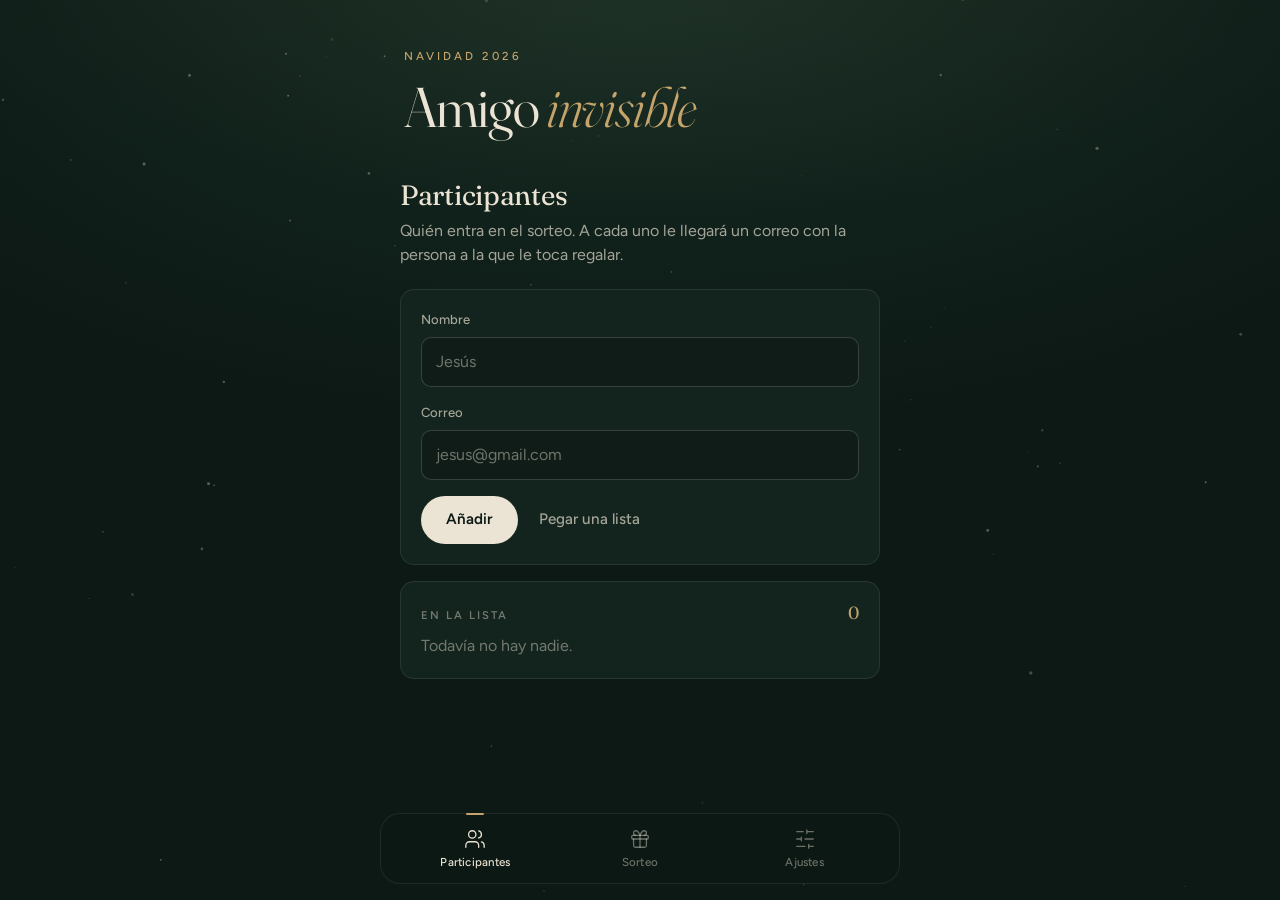
==== index.html @ 2d2afa68 "Da un estilo más cálido al correo y añade una vista previa en directo para editarlo" ====
<!doctype html>
<html lang="es">
<head>
  <meta charset="utf-8">
  <meta name="viewport" content="width=device-width, initial-scale=1, viewport-fit=cover">
  <title>Amigo invisible</title>
  <meta name="description" content="Sorteo del amigo invisible: a cada persona le llega un correo con la persona a la que tiene que regalar.">
  <meta name="theme-color" content="#0d1915">
  <link rel="manifest" href="manifest.webmanifest">
  <link rel="icon" href="img/icono.svg" type="image/svg+xml">
  <link rel="apple-touch-icon" href="img/icono-180.png">
  <meta name="mobile-web-app-capable" content="yes">
  <meta name="apple-mobile-web-app-capable" content="yes">
  <meta name="apple-mobile-web-app-status-bar-style" content="black-translucent">
  <meta name="apple-mobile-web-app-title" content="Amigo invisible">
  <link rel="preconnect" href="https://fonts.googleapis.com">
  <link rel="preconnect" href="https://fonts.gstatic.com" crossorigin>
  <link href="https://fonts.googleapis.com/css2?family=Fraunces:ital,opsz,wght@0,9..144,300..600;1,9..144,300..600&family=Figtree:wght@400;500;600&display=swap" rel="stylesheet">
  <link rel="stylesheet" href="css/estilos.css">
</head>
<body>
  <!-- Iconos (trazo fino) -->
  <svg width="0" height="0" style="position:absolute" aria-hidden="true" focusable="false">
    <symbol id="i-personas" viewBox="0 0 24 24"><path d="M16 21v-2a4 4 0 0 0-4-4H6a4 4 0 0 0-4 4v2"/><circle cx="9" cy="7" r="4"/><path d="M22 21v-2a4 4 0 0 0-3-3.87"/><path d="M16 3.13a4 4 0 0 1 0 7.75"/></symbol>
    <symbol id="i-regalo" viewBox="0 0 24 24"><rect x="3" y="8" width="18" height="4" rx="1"/><path d="M12 8v13"/><path d="M19 12v7a2 2 0 0 1-2 2H7a2 2 0 0 1-2-2v-7"/><path d="M7.5 8a2.5 2.5 0 0 1 0-5C10 3 12 8 12 8s2-5 4.5-5a2.5 2.5 0 0 1 0 5"/></symbol>
    <symbol id="i-ajustes" viewBox="0 0 24 24"><path d="M21 4h-7M10 4H3M21 12h-9M8 12H3M21 20h-5M12 20H3M14 2v4M8 10v4M16 18v4"/></symbol>
    <symbol id="i-lapiz" viewBox="0 0 24 24"><path d="M17 3a2.85 2.85 0 1 1 4 4L7.5 20.5 2 22l1.5-5.5Z"/></symbol>
    <symbol id="i-cerrar" viewBox="0 0 24 24"><path d="M18 6 6 18M6 6l12 12"/></symbol>
    <symbol id="i-candado" viewBox="0 0 24 24"><rect x="4" y="11" width="16" height="10" rx="2"/><path d="M8 11V7a4 4 0 0 1 8 0v4"/></symbol>
    <symbol id="i-flecha" viewBox="0 0 24 24"><path d="m9 18 6-6-6-6"/></symbol>
    <symbol id="i-ojo" viewBox="0 0 24 24"><path d="M2 12s3.5-7 10-7 10 7 10 7-3.5 7-10 7S2 12 2 12Z"/><circle cx="12" cy="12" r="3"/></symbol>
    <symbol id="i-check" viewBox="0 0 24 24"><path d="M20 6 9 17l-5-5"/></symbol>
    <symbol id="i-estrella" viewBox="0 0 24 24"><path fill="currentColor" stroke="none" d="M12 3c.7 5.6 2.4 7.3 9 9-6.6 1.7-8.3 3.4-9 9-.7-5.6-2.4-7.3-9-9 6.6-1.7 8.3-3.4 9-9Z"/></symbol>
  </svg>

  <canvas id="nieve" aria-hidden="true"></canvas>

  <header class="cabecera">
    <p class="antetitulo" id="antetitulo">Navidad</p>
    <h1 class="titulo">Amigo <em>invisible</em></h1>
  </header>

  <main>
    <!-- ───────── Participantes ───────── -->
    <section class="vista activa" id="vista-participantes" aria-labelledby="t-participantes">
      <div class="encabezado-vista">
        <h2 id="t-participantes">Participantes</h2>
        <p class="intro">Quién entra en el sorteo. A cada uno le llegará un correo con la persona a la que le toca regalar.</p>
      </div>

      <form id="form-participante" class="panel" novalidate autocomplete="off">
        <label class="campo">
          <span>Nombre</span>
          <input name="nombre" maxlength="40" placeholder="Jesús" autocapitalize="words" enterkeyhint="next">
        </label>
        <label class="campo">
          <span>Correo</span>
          <input name="email" type="email" placeholder="jesus@gmail.com" inputmode="email" autocapitalize="off" autocorrect="off" spellcheck="false" enterkeyhint="done">
        </label>
        <div class="acciones">
          <button class="boton boton-primario" type="submit">Añadir</button>
          <button class="boton boton-enlace" id="btn-pegar" type="button">Pegar una lista</button>
        </div>
      </form>

      <div class="panel panel-lista">
        <div class="panel-cabecera">
          <span class="etiqueta">En la lista</span>
          <span class="cuenta" id="contador">0</span>
        </div>
        <ul class="lista" id="lista-participantes" aria-label="Participantes"></ul>
        <p class="vacio" id="vacio-participantes">Todavía no hay nadie.</p>
      </div>
    </section>

    <!-- ───────── Sorteo ───────── -->
    <section class="vista" id="vista-sorteo" aria-labelledby="t-sorteo">
      <div class="encabezado-vista">
        <h2 id="t-sorteo">Sorteo</h2>
        <p class="intro" id="resumen"></p>
      </div>

      <div class="segmentado" role="radiogroup" aria-label="Tipo de sorteo">
        <label><input type="radio" name="modo" value="prueba" checked><span>Prueba</span></label>
        <label><input type="radio" name="modo" value="real"><span>Real</span></label>
      </div>
      <p class="nota nota-modo" id="nota-modo"></p>

      <div class="escenario">
        <button class="sello" id="btn-sortear" type="button" aria-describedby="estado-sorteo">
          <svg class="anillo" viewBox="0 0 200 200" aria-hidden="true">
            <circle class="pista" cx="100" cy="100" r="97"/>
            <circle class="arco" cx="100" cy="100" r="97"/>
          </svg>
          <span class="sello-contenido">
            <svg class="icono sello-estrella" aria-hidden="true"><use href="#i-estrella"/></svg>
            <span class="sello-texto" id="sello-texto">Sortear</span>
          </span>
        </button>
        <p class="estado-sorteo" id="estado-sorteo" aria-live="polite"></p>
      </div>

      <div class="panel resultado" id="resultado" hidden tabindex="-1"></div>

      <div class="panel" id="panel-reenviar" hidden>
        <h3 class="titulo-panel">Reenviar un correo</h3>
        <p class="nota">Si a alguien no le ha llegado, se le vuelve a mandar con la misma persona. Tú no la ves.</p>
        <label class="campo"><span>Persona</span>
          <select id="reenviar-nombre"></select>
        </label>
        <label class="campo"><span>Otro correo (opcional)</span>
          <input id="reenviar-email" type="email" inputmode="email" autocapitalize="off" spellcheck="false" placeholder="Si lo dejas vacío, se usa el mismo">
        </label>
        <button class="boton boton-secundario boton-ancho" id="btn-reenviar" type="button">Reenviar</button>
      </div>
    </section>

    <!-- ───────── Ajustes ───────── -->
    <section class="vista" id="vista-ajustes" aria-labelledby="t-ajustes">
      <div class="encabezado-vista">
        <h2 id="t-ajustes">Ajustes</h2>
      </div>

      <div class="panel">
        <h3 class="etiqueta">El evento</h3>
        <label class="campo"><span>Título</span>
          <input id="aj-titulo" maxlength="60" placeholder="Navidad">
        </label>
        <div class="campos-par">
          <label class="campo"><span>Presupuesto</span>
            <input id="aj-presupuesto" maxlength="40" placeholder="20 €">
          </label>
          <label class="campo"><span>Fecha</span>
            <input id="aj-fecha" maxlength="80" placeholder="24 de diciembre">
          </label>
        </div>
        <label class="campo"><span>Mensaje para todos (opcional)</span>
          <textarea id="aj-mensaje" maxlength="600" rows="3" placeholder="Lo que quieras que lean todos en el correo"></textarea>
        </label>
        <button class="boton boton-secundario boton-ancho" id="btn-vista-previa" type="button">Ver cómo queda el correo</button>
      </div>

      <div class="panel">
        <h3 class="etiqueta">Conexión</h3>
        <label class="campo"><span>Clave</span>
          <span class="con-boton">
            <input id="aj-clave" type="password" autocomplete="current-password" autocapitalize="off" spellcheck="false">
            <button type="button" class="icono-boton" id="btn-ver-clave" aria-label="Mostrar la clave" aria-pressed="false">
              <svg class="icono" aria-hidden="true"><use href="#i-ojo"/></svg>
            </button>
          </span>
        </label>
        <label class="casilla"><input type="checkbox" id="aj-recordar"> Recordarla en este dispositivo</label>
        <button class="boton boton-secundario boton-ancho" id="btn-probar" type="button">Comprobar conexión</button>
        <div class="estado-servidor" id="estado-servidor" role="status"></div>
      </div>

      <div class="panel">
        <h3 class="etiqueta">Otro dispositivo</h3>
        <p class="nota">Sube la lista desde aquí y bájala en el otro dispositivo.</p>
        <div class="botones-par">
          <button class="boton boton-secundario" id="btn-guardar-nube" type="button">Subir lista</button>
          <button class="boton boton-secundario" id="btn-cargar-nube" type="button">Bajar lista</button>
        </div>
      </div>

      <button class="fila-enlace" id="btn-organizador" type="button">
        <svg class="icono" aria-hidden="true"><use href="#i-candado"/></svg>
        <span class="fila-enlace-texto">Opciones del organizador<small>Protegidas con la clave</small></span>
        <svg class="icono" aria-hidden="true"><use href="#i-flecha"/></svg>
      </button>

      <div class="pie-ajustes">
        <button class="boton boton-enlace" id="btn-instalar" type="button" hidden>Instalar en el móvil</button>
        <button class="boton boton-enlace boton-peligro" id="btn-borrar-todo" type="button">Borrar los datos de este dispositivo</button>
      </div>
    </section>
  </main>

  <nav class="pestanas" aria-label="Secciones">
    <button type="button" data-vista="participantes" class="activa" aria-current="page">
      <svg class="icono" aria-hidden="true"><use href="#i-personas"/></svg><span>Participantes</span>
    </button>
    <button type="button" data-vista="sorteo">
      <svg class="icono" aria-hidden="true"><use href="#i-regalo"/></svg><span>Sorteo</span>
    </button>
    <button type="button" data-vista="ajustes">
      <svg class="icono" aria-hidden="true"><use href="#i-ajustes"/></svg><span>Ajustes</span>
    </button>
  </nav>

  <!-- ───────── Diálogos ───────── -->
  <dialog id="dlg-confirmar" class="dialogo">
    <form method="dialog" class="dialogo-cuerpo">
      <h3 id="confirmar-titulo"></h3>
      <p id="confirmar-texto" class="dialogo-texto"></p>
      <div class="botones">
        <button value="cancelar" class="boton boton-secundario" id="confirmar-cancelar">Cancelar</button>
        <button value="ok" class="boton boton-primario" id="confirmar-ok">Aceptar</button>
      </div>
    </form>
  </dialog>

  <dialog id="dlg-editar" class="dialogo">
    <form id="form-editar" class="dialogo-cuerpo" novalidate>
      <h3>Editar</h3>
      <label class="campo"><span>Nombre</span><input id="editar-nombre" maxlength="40" autocapitalize="words"></label>
      <label class="campo"><span>Correo</span><input id="editar-email" type="email" inputmode="email" autocapitalize="off" spellcheck="false"></label>
      <p class="error-dialogo" id="editar-error" role="alert"></p>
      <div class="botones">
        <button type="button" class="boton boton-secundario" data-cerrar>Cancelar</button>
        <button type="submit" class="boton boton-primario">Guardar</button>
      </div>
    </form>
  </dialog>

  <dialog id="dlg-pegar" class="dialogo">
    <form id="form-pegar" class="dialogo-cuerpo" novalidate>
      <h3>Pegar una lista</h3>
      <p class="nota">Una persona por línea, con su nombre y su correo. Vale copiar las dos columnas de un Excel tal cual.</p>
      <textarea id="pegar-texto" rows="8" spellcheck="false" placeholder="Jesús, jesus@gmail.com&#10;Pablo, pablo@gmail.com"></textarea>
      <p class="error-dialogo" id="pegar-error" role="alert"></p>
      <div class="botones">
        <button type="button" class="boton boton-secundario" data-cerrar>Cancelar</button>
        <button type="submit" class="boton boton-primario">Añadir</button>
      </div>
    </form>
  </dialog>

  <dialog id="dlg-previa" class="dialogo dialogo-grande">
    <div class="dialogo-cuerpo">
      <h3>Así llega el correo</h3>
      <p class="nota" id="previa-asunto"></p>
      <iframe id="previa-iframe" class="previa" title="Vista previa del correo" sandbox=""></iframe>
      <div class="botones">
        <button type="button" class="boton boton-primario" data-cerrar>Cerrar</button>
      </div>
    </div>
  </dialog>

  <dialog id="dlg-organizador" class="dialogo">
    <div class="dialogo-cuerpo">
      <div id="org-bloqueo">
        <h3>Opciones del organizador</h3>
        <p class="nota">Escribe la clave para entrar.</p>
        <form id="form-org-clave" novalidate>
          <label class="campo"><span>Clave</span>
            <input id="org-clave" type="password" autocomplete="off" autocapitalize="off" spellcheck="false">
          </label>
          <p class="error-dialogo" id="org-error-clave" role="alert"></p>
          <div class="botones">
            <button type="button" class="boton boton-secundario" data-cerrar>Cancelar</button>
            <button type="submit" class="boton boton-primario" id="btn-org-entrar">Entrar</button>
          </div>
        </form>
      </div>

      <div id="org-editor" hidden>
        <h3>Opciones del organizador</h3>
        <p class="nota">Esto solo lo ves tú. No sale en ningún otro sitio de la app ni en los correos.</p>

        <p class="etiqueta">Exclusiones</p>
        <p class="nota">Parejas que no se pueden tocar entre sí, en ningún sentido.</p>
        <p class="nota" id="org-sin-gente" hidden>Primero añade a los participantes.</p>
        <form id="form-exclusion" class="form-exclusion" novalidate>
          <select id="ex-a" aria-label="Primera persona"></select>
          <select id="ex-b" aria-label="Segunda persona"></select>
          <button class="boton boton-secundario" type="submit">Añadir exclusión</button>
        </form>
        <ul class="lista lista-exclusiones" id="lista-exclusiones" aria-label="Exclusiones"></ul>

        <label class="interruptor">
          <input type="checkbox" id="org-reciprocos">
          <span class="pista" aria-hidden="true"></span>
          <span>Evitar parejas cruzadas
            <small>Que no pase que A le regale a B y B a A.</small>
          </span>
        </label>

        <p class="viabilidad" id="viabilidad" role="status"></p>
        <p class="error-dialogo" id="org-error" role="alert"></p>
        <div class="botones">
          <button type="button" class="boton boton-secundario" data-cerrar>Cancelar</button>
          <button type="button" class="boton boton-primario" id="btn-guardar-reglas">Guardar</button>
        </div>
      </div>
    </div>
  </dialog>

  <div class="toast" id="toast" role="status" aria-live="polite"></div>

  <script src="js/config.js"></script>
  <script src="js/sorteo.js"></script>
  <script src="js/app.js"></script>
</body>
</html>
---- css/estilos.css ----
/* ───────────────────────── Amigo invisible · estilos ───────────────────────── */

:root {
  --fondo: #0d1915;
  --fondo-2: #12221c;
  --panel: #13241e;
  --linea: rgba(235, 227, 211, .09);
  --linea-2: rgba(235, 227, 211, .18);
  --texto: #ebe3d3;
  --texto-2: rgba(235, 227, 211, .68);
  --texto-3: rgba(235, 227, 211, .44);
  --oro: #c4a46a;
  --oro-2: rgba(196, 164, 106, .16);
  --peligro: #d7907f;
  --radio: 14px;
  --serif: 'Fraunces', Georgia, 'Times New Roman', serif;
  --sans: 'Figtree', system-ui, -apple-system, 'Segoe UI', Roboto, sans-serif;
  --alto-nav: 64px;
  color-scheme: dark;
}

*, *::before, *::after { box-sizing: border-box; }

[hidden] { display: none !important; }

html { -webkit-text-size-adjust: 100%; }

body {
  margin: 0;
  min-height: 100vh;
  min-height: 100dvh;
  font-family: var(--sans);
  font-size: 16px;
  line-height: 1.5;
  color: var(--texto);
  background-color: var(--fondo);
  padding-bottom: calc(var(--alto-nav) + env(safe-area-inset-bottom) + 32px);
  overflow-x: hidden;
  -webkit-font-smoothing: antialiased;
}

body::before {
  content: '';
  position: fixed;
  inset: 0;
  z-index: -1;
  background:
    radial-gradient(90% 50% at 50% -10%, rgba(196, 164, 106, .08), transparent 70%),
    radial-gradient(120% 80% at 50% 0%, #142a22 0%, var(--fondo) 60%);
}

#nieve {
  position: fixed;
  inset: 0;
  z-index: 0;
  width: 100%;
  height: 100%;
  pointer-events: none;
}

.icono {
  width: 18px;
  height: 18px;
  flex: none;
  fill: none;
  stroke: currentColor;
  stroke-width: 1.6;
  stroke-linecap: round;
  stroke-linejoin: round;
}

/* ───────────────────────── Cabecera ───────────────────────── */

.cabecera {
  position: relative;
  z-index: 1;
  max-width: 520px;
  margin: 0 auto;
  padding: calc(48px + env(safe-area-inset-top)) 24px 4px;
}

.antetitulo {
  margin: 0 0 14px;
  font-size: .72rem;
  font-weight: 500;
  letter-spacing: .26em;
  text-transform: uppercase;
  color: var(--oro);
}

.titulo {
  margin: 0;
  font-family: var(--serif);
  font-weight: 350;
  font-size: clamp(2.6rem, 12vw, 3.5rem);
  line-height: 1;
  letter-spacing: -.02em;
  font-variation-settings: 'opsz' 144;
}
.titulo em { font-style: italic; font-weight: 300; color: var(--oro); }

/* ───────────────────────── Estructura ───────────────────────── */

main {
  position: relative;
  z-index: 1;
  max-width: 520px;
  margin: 0 auto;
  padding: 0 20px;
}

.vista { display: none; }
.vista.activa { display: block; animation: aparecer .4s ease both; }

@keyframes aparecer { from { opacity: 0; transform: translateY(6px); } }

.encabezado-vista { margin: 40px 0 22px; }
.encabezado-vista h2 {
  margin: 0;
  font-family: var(--serif);
  font-weight: 400;
  font-size: 1.75rem;
  line-height: 1.15;
  letter-spacing: -.01em;
}
.intro, .nota, .estado-sorteo, .dialogo-texto { text-wrap: pretty; }
.estado-sorteo { text-wrap: balance; }
.intro { margin: 8px 0 0; color: var(--texto-2); }
.intro:empty { display: none; }

.panel {
  margin: 0 0 16px;
  padding: 20px;
  background: var(--panel);
  border: 1px solid var(--linea);
  border-radius: var(--radio);
}

.etiqueta {
  display: block;
  margin: 0 0 16px;
  font-size: .7rem;
  font-weight: 600;
  letter-spacing: .18em;
  text-transform: uppercase;
  color: var(--texto-3);
}

.titulo-panel {
  margin: 0 0 6px;
  font-family: var(--serif);
  font-weight: 400;
  font-size: 1.3rem;
}

.nota { margin: 0 0 16px; color: var(--texto-2); font-size: .92rem; }
.nota-modo { margin: 12px 2px 0; min-height: 3em; }

/* ───────────────────────── Formularios ───────────────────────── */

.campo { display: block; margin: 0 0 16px; }

.campo > span:first-child {
  display: block;
  margin-bottom: 7px;
  font-size: .82rem;
  font-weight: 500;
  color: var(--texto-2);
}

input:not([type=checkbox]):not([type=radio]), select, textarea {
  width: 100%;
  font: inherit;
  font-size: 16px; /* evita el zoom automático en iOS */
  color: var(--texto);
  background: rgba(0, 0, 0, .2);
  border: 1px solid var(--linea-2);
  border-radius: 10px;
  padding: 12px 14px;
  outline: none;
  -webkit-appearance: none;
  appearance: none;
  transition: border-color .2s, box-shadow .2s;
}

textarea { resize: vertical; min-height: 88px; }

input:focus, select:focus, textarea:focus {
  border-color: var(--oro);
  box-shadow: 0 0 0 3px var(--oro-2);
}

::placeholder { color: var(--texto-3); }

select {
  padding-right: 38px;
  text-overflow: ellipsis;
  background-image: url("data:image/svg+xml,%3Csvg xmlns='http://www.w3.org/2000/svg' width='12' height='8' viewBox='0 0 12 8'%3E%3Cpath d='M1 1.5l5 5 5-5' fill='none' stroke='%23c4a46a' stroke-width='1.5' stroke-linecap='round'/%3E%3C/svg%3E");
  background-repeat: no-repeat;
  background-position: right 14px center;
}
select option { background: var(--fondo-2); color: var(--texto); }

.campos-par { display: grid; grid-template-columns: 1fr 1fr; gap: 12px; }

.con-boton { position: relative; display: block; }
.con-boton input { padding-right: 52px; }
.con-boton .icono-boton { position: absolute; right: 4px; top: 50%; transform: translateY(-50%); }

.casilla {
  display: flex;
  align-items: center;
  gap: 10px;
  margin: -4px 0 18px;
  font-size: .92rem;
  color: var(--texto-2);
  cursor: pointer;
}
.casilla input { width: 18px; height: 18px; margin: 0; accent-color: var(--oro); }

.acciones { display: flex; align-items: center; gap: 8px; flex-wrap: wrap; }

.form-exclusion {
  display: grid;
  grid-template-columns: 1fr 1fr;
  gap: 10px;
  margin-bottom: 8px;
}
.form-exclusion .boton { grid-column: 1 / -1; }

/* ───────────────────────── Botones ───────────────────────── */

.boton {
  position: relative;
  display: inline-flex;
  align-items: center;
  justify-content: center;
  gap: 8px;
  min-height: 48px;
  padding: 0 24px;
  font: inherit;
  font-size: .95rem;
  font-weight: 600;
  border: 1px solid transparent;
  border-radius: 999px;
  cursor: pointer;
  -webkit-tap-highlight-color: transparent;
  transition: background-color .2s, border-color .2s, color .2s, transform .1s;
}
.boton:active:not(:disabled) { transform: scale(.98); }
.boton:disabled { opacity: .5; cursor: not-allowed; }

.boton-primario { color: var(--fondo); background: var(--texto); }
.boton-primario:hover:not(:disabled) { background: #f8f1e3; }

.boton-secundario { color: var(--texto); background: transparent; border-color: var(--linea-2); }
.boton-secundario:hover:not(:disabled) { border-color: var(--texto-3); background: rgba(255, 255, 255, .03); }

.boton-enlace {
  min-height: 44px;
  padding: 0 12px;
  color: var(--texto-2);
  background: none;
  font-weight: 500;
}
.boton-enlace:hover { color: var(--texto); }
.boton-peligro { color: var(--peligro); }
.boton-peligro:hover { color: #e8a899; }

.boton-ancho { width: 100%; }

.boton.cargando { color: transparent !important; }
.boton.cargando::after {
  content: '';
  position: absolute;
  width: 18px;
  height: 18px;
  border: 1.5px solid var(--texto-3);
  border-top-color: var(--texto);
  border-radius: 50%;
  animation: girar .8s linear infinite;
}
.boton-primario.cargando::after { border-color: rgba(13, 25, 21, .25); border-top-color: var(--fondo); }

.boton:focus-visible, .icono-boton:focus-visible, .pestanas button:focus-visible,
.sello:focus-visible, .fila-enlace:focus-visible {
  outline: 2px solid var(--oro);
  outline-offset: 3px;
}

.icono-boton {
  flex: none;
  display: grid;
  place-items: center;
  width: 40px;
  height: 40px;
  padding: 0;
  color: var(--texto-3);
  background: transparent;
  border: 0;
  border-radius: 50%;
  cursor: pointer;
  -webkit-tap-highlight-color: transparent;
  transition: color .2s, background-color .2s;
}
.icono-boton:hover { color: var(--texto); background: rgba(255, 255, 255, .05); }

.botones {
  display: flex;
  flex-wrap: wrap;
  justify-content: flex-end;
  gap: 10px;
  margin-top: 22px;
}

.botones-par { display: grid; grid-template-columns: 1fr 1fr; gap: 10px; }

.fila-enlace {
  display: flex;
  align-items: center;
  gap: 14px;
  width: 100%;
  margin: 0 0 16px;
  padding: 16px 20px;
  font: inherit;
  text-align: left;
  color: var(--texto);
  background: transparent;
  border: 1px solid var(--linea);
  border-radius: var(--radio);
  cursor: pointer;
  transition: border-color .2s, background-color .2s;
}
.fila-enlace:hover { border-color: var(--linea-2); background: rgba(255, 255, 255, .02); }
.fila-enlace > .icono { color: var(--texto-3); }
.fila-enlace-texto { flex: 1; font-weight: 500; }
.fila-enlace-texto small { display: block; font-weight: 400; font-size: .85rem; color: var(--texto-3); }

.pie-ajustes { display: grid; justify-items: center; gap: 2px; margin: 8px 0 0; }

/* ───────────────────────── Listas ───────────────────────── */

.panel-lista { padding: 18px 20px 6px; }
.panel-cabecera { display: flex; align-items: baseline; justify-content: space-between; }
.panel-cabecera .etiqueta { margin-bottom: 6px; }
.cuenta { font-family: var(--serif); font-size: 1.1rem; color: var(--oro); }

.lista { margin: 0; padding: 0; list-style: none; }

.fila {
  display: flex;
  align-items: center;
  gap: 14px;
  padding: 12px 0;
  border-top: 1px solid var(--linea);
}
.fila:first-child { border-top: 0; }

.inicial {
  flex: none;
  display: grid;
  place-items: center;
  width: 38px;
  height: 38px;
  font-family: var(--serif);
  font-size: 1.05rem;
  color: var(--oro);
  border: 1px solid var(--linea-2);
  border-radius: 50%;
}

.fila-texto { flex: 1; min-width: 0; }
.fila-nombre { font-weight: 500; overflow-wrap: anywhere; }
.fila-email {
  overflow: hidden;
  font-size: .85rem;
  color: var(--texto-3);
  text-overflow: ellipsis;
  white-space: nowrap;
}

.fila-acciones { display: flex; margin-right: -8px; }

.vacio { margin: 4px 0 14px; color: var(--texto-3); }

.lista-exclusiones { margin: 4px 0 18px; }
.lista-exclusiones .fila { padding: 8px 0; }
.pareja { flex: 1; min-width: 0; display: flex; flex-wrap: wrap; align-items: baseline; gap: 4px 10px; }
.pareja .separador { color: var(--texto-3); font-size: .85rem; }
.pareja .ausente { color: var(--texto-3); text-decoration: line-through; }
.pareja small { flex-basis: 100%; font-size: .8rem; color: var(--peligro); }

/* ───────────────────────── Interruptor y segmentado ───────────────────────── */

.interruptor {
  position: relative;
  display: flex;
  align-items: flex-start;
  gap: 14px;
  margin: 0 0 16px;
  cursor: pointer;
  font-weight: 500;
}
.interruptor input { position: absolute; opacity: 0; width: 1px; height: 1px; }
.interruptor .pista {
  position: relative;
  flex: none;
  width: 44px;
  height: 26px;
  margin-top: 1px;
  border: 1px solid var(--linea-2);
  border-radius: 999px;
  transition: background-color .2s, border-color .2s;
}
.interruptor .pista::after {
  content: '';
  position: absolute;
  top: 3px;
  left: 3px;
  width: 18px;
  height: 18px;
  border-radius: 50%;
  background: var(--texto-2);
  transition: transform .2s ease, background-color .2s;
}
.interruptor input:checked + .pista { background: var(--oro); border-color: var(--oro); }
.interruptor input:checked + .pista::after { transform: translateX(18px); background: var(--fondo); }
.interruptor input:focus-visible + .pista { outline: 2px solid var(--oro); outline-offset: 2px; }
.interruptor small { display: block; margin-top: 2px; font-weight: 400; font-size: .86rem; color: var(--texto-3); }

.segmentado {
  display: grid;
  grid-template-columns: 1fr 1fr;
  padding: 4px;
  border: 1px solid var(--linea-2);
  border-radius: 999px;
}
.segmentado label { position: relative; }
.segmentado input { position: absolute; inset: 0; opacity: 0; margin: 0; }
.segmentado span {
  display: block;
  padding: 10px 8px;
  font-weight: 600;
  font-size: .92rem;
  text-align: center;
  color: var(--texto-2);
  border-radius: 999px;
  cursor: pointer;
  transition: background-color .2s, color .2s;
}
.segmentado input:checked + span { color: var(--fondo); background: var(--texto); }
.segmentado input[value=real]:checked + span { background: var(--oro); }
.segmentado input:focus-visible + span { outline: 2px solid var(--oro); outline-offset: 2px; }

/* ───────────────────────── Estados ───────────────────────── */

.viabilidad { margin: 0; font-size: .92rem; color: var(--texto-2); }
.viabilidad:empty { display: none; }
.viabilidad.mal { color: var(--peligro); }

.estado-servidor:empty { display: none; }
.estado-servidor {
  margin-top: 16px;
  padding-top: 14px;
  border-top: 1px solid var(--linea);
  font-size: .9rem;
  color: var(--texto-2);
}
.estado-servidor ul { display: grid; gap: 4px; margin: 0; padding: 0; list-style: none; }
.estado-servidor.mal { color: var(--peligro); }

/* ───────────────────────── Botón del sorteo ───────────────────────── */

.escenario {
  display: flex;
  flex-direction: column;
  align-items: center;
  padding: 36px 0 12px;
}

.sello {
  position: relative;
  display: grid;
  place-items: center;
  width: 208px;
  height: 208px;
  padding: 0;
  color: var(--texto);
  background: radial-gradient(circle at 50% 28%, #1c3329 0%, var(--fondo-2) 72%);
  border: 0;
  border-radius: 50%;
  box-shadow: 0 28px 60px -24px rgba(0, 0, 0, .7), inset 0 1px 0 rgba(255, 255, 255, .04);
  cursor: pointer;
  -webkit-tap-highlight-color: transparent;
  transition: transform .25s ease;
}
.sello:hover:not(:disabled) { transform: translateY(-2px); }
.sello:active:not(:disabled) { transform: scale(.985); }

.sello::before {
  content: '';
  position: absolute;
  inset: -14px;
  border: 1px solid var(--oro-2);
  border-radius: 50%;
  animation: respirar 5s ease-in-out infinite;
}

.anillo {
  position: absolute;
  inset: 0;
  width: 100%;
  height: 100%;
  overflow: visible;
  transform: rotate(-90deg);
}
.anillo circle { fill: none; stroke-width: 1.2; }
.anillo .pista { stroke: var(--linea-2); }
.anillo .arco {
  stroke: var(--oro);
  stroke-linecap: round;
  stroke-dasharray: 610;
  stroke-dashoffset: 0;
  transition: stroke-width .4s, stroke-dasharray .4s;
}

.sello-contenido { position: relative; display: grid; justify-items: center; gap: 10px; }
.sello-estrella { width: 16px; height: 16px; color: var(--oro); }
.sello-texto {
  font-family: var(--serif);
  font-style: italic;
  font-weight: 350;
  font-size: 2rem;
  line-height: 1;
  letter-spacing: -.01em;
}

.sello:disabled { cursor: not-allowed; }
.sello:disabled::before { animation: none; opacity: .4; }
.sello:disabled .arco { stroke: var(--linea-2); }
.sello:disabled .sello-texto, .sello:disabled .sello-estrella { color: var(--texto-3); }

.sello.cargando { cursor: progress; }
.sello.cargando:disabled .sello-texto { color: var(--texto); }
.sello.cargando:disabled .sello-estrella { color: var(--oro); }
.sello.cargando .anillo { animation: girar-anillo 1.6s linear infinite; }
.sello.cargando .arco { stroke: var(--oro); stroke-dasharray: 140 470; }
.sello.cargando .sello-estrella { animation: latir 1.6s ease-in-out infinite; }

.sello.hecho .arco { stroke-width: 2.4; }
.sello.hecho::before { animation: destello 1.4s ease-out both; }

.estado-sorteo {
  min-height: 1.5em;
  margin: 28px 16px 0;
  color: var(--texto-2);
  text-align: center;
}

@keyframes respirar { 50% { transform: scale(1.035); opacity: .45; } }
@keyframes girar { to { transform: rotate(360deg); } }
@keyframes girar-anillo { from { transform: rotate(-90deg); } to { transform: rotate(270deg); } }
@keyframes latir { 50% { transform: scale(.8); opacity: .6; } }
@keyframes destello {
  0% { transform: scale(.96); border-color: rgba(196, 164, 106, .7); }
  100% { transform: scale(1.22); border-color: rgba(196, 164, 106, 0); }
}

/* ───────────────────────── Resultado ───────────────────────── */

.resultado { margin-top: 24px; outline: none; animation: aparecer .4s ease both; }
.resultado .titulo-panel { margin-bottom: 4px; }
.resultado .lista { margin: 8px 0 4px; }
.resultado .fila { padding: 9px 0; gap: 12px; }
.resultado .fila .icono { color: var(--oro); }
.resultado .fila.fallo .icono, .resultado .fila.fallo small { color: var(--peligro); }
.resultado .fila small { display: block; font-size: .8rem; }
.resultado .botones { margin-top: 12px; }

/* ───────────────────────── Barra de pestañas ───────────────────────── */

.pestanas {
  position: fixed;
  z-index: 30;
  left: 0;
  right: 0;
  bottom: 0;
  display: grid;
  grid-template-columns: repeat(3, 1fr);
  max-width: 520px;
  margin: 0 auto;
  padding: 6px 12px calc(6px + env(safe-area-inset-bottom));
  background: rgba(13, 25, 21, .9);
  -webkit-backdrop-filter: blur(16px);
  backdrop-filter: blur(16px);
  border-top: 1px solid var(--linea);
}

@media (min-width: 600px) {
  .pestanas { bottom: 16px; padding: 6px 12px; border: 1px solid var(--linea); border-radius: 20px; }
}

.pestanas button {
  position: relative;
  display: flex;
  flex-direction: column;
  align-items: center;
  gap: 4px;
  min-height: 52px;
  padding: 8px 0 6px;
  font: inherit;
  font-size: .72rem;
  font-weight: 500;
  letter-spacing: .02em;
  color: var(--texto-3);
  background: none;
  border: 0;
  cursor: pointer;
  -webkit-tap-highlight-color: transparent;
  transition: color .2s;
}
.pestanas .icono { width: 22px; height: 22px; stroke-width: 1.4; }
.pestanas button.activa { color: var(--texto); }
.pestanas button.activa::before {
  content: '';
  position: absolute;
  top: -7px;
  width: 18px;
  height: 2px;
  border-radius: 2px;
  background: var(--oro);
}

/* ───────────────────────── Diálogos ───────────────────────── */

.dialogo {
  width: min(480px, calc(100% - 32px));
  max-height: calc(100dvh - 48px);
  padding: 0;
  color: var(--texto);
  background: var(--fondo-2);
  border: 1px solid var(--linea-2);
  border-radius: 18px;
  box-shadow: 0 30px 80px rgba(0, 0, 0, .6);
}
.dialogo[open] { animation: emerger .25s ease both; }
.dialogo::backdrop { background: rgba(4, 10, 8, .72); -webkit-backdrop-filter: blur(4px); backdrop-filter: blur(4px); }
.dialogo-grande { width: min(640px, calc(100% - 24px)); }

@keyframes emerger { from { opacity: 0; transform: translateY(10px); } }

.dialogo-cuerpo { padding: 26px 22px 22px; }
.dialogo h3 {
  margin: 0 0 10px;
  font-family: var(--serif);
  font-weight: 400;
  font-size: 1.5rem;
  line-height: 1.2;
}
.dialogo .etiqueta { margin: 22px 0 6px; }
.dialogo-texto { margin: 0; color: var(--texto-2); white-space: pre-line; }

.error-dialogo { margin: 0; color: var(--peligro); font-size: .92rem; white-space: pre-line; }
.error-dialogo:empty { display: none; }

.previa {
  display: block;
  width: 100%;
  height: min(64vh, 640px);
  border: 0;
  border-radius: 10px;
  background: #f2eee6;
}

/* ───────────────────────── Avisos ───────────────────────── */

.toast {
  position: fixed;
  z-index: 50;
  left: 50%;
  bottom: calc(var(--alto-nav) + env(safe-area-inset-bottom) + 20px);
  width: max-content;
  max-width: min(460px, calc(100% - 32px));
  padding: 12px 18px;
  font-size: .92rem;
  font-weight: 500;
  text-align: center;
  color: var(--fondo);
  background: var(--texto);
  border-radius: 12px;
  box-shadow: 0 14px 40px rgba(0, 0, 0, .45);
  opacity: 0;
  pointer-events: none;
  transform: translate(-50%, 12px);
  transition: opacity .25s, transform .25s;
}
.toast.visible { opacity: 1; transform: translate(-50%, 0); }
.toast.error { color: #f6d9d2; background: #3a211c; border: 1px solid rgba(215, 144, 127, .4); }

/* ───────────────────────── Accesibilidad ───────────────────────── */

@media (prefers-reduced-motion: reduce) {
  *, *::before, *::after {
    animation-duration: .01ms !important;
    animation-iteration-count: 1 !important;
    transition-duration: .01ms !important;
  }
}
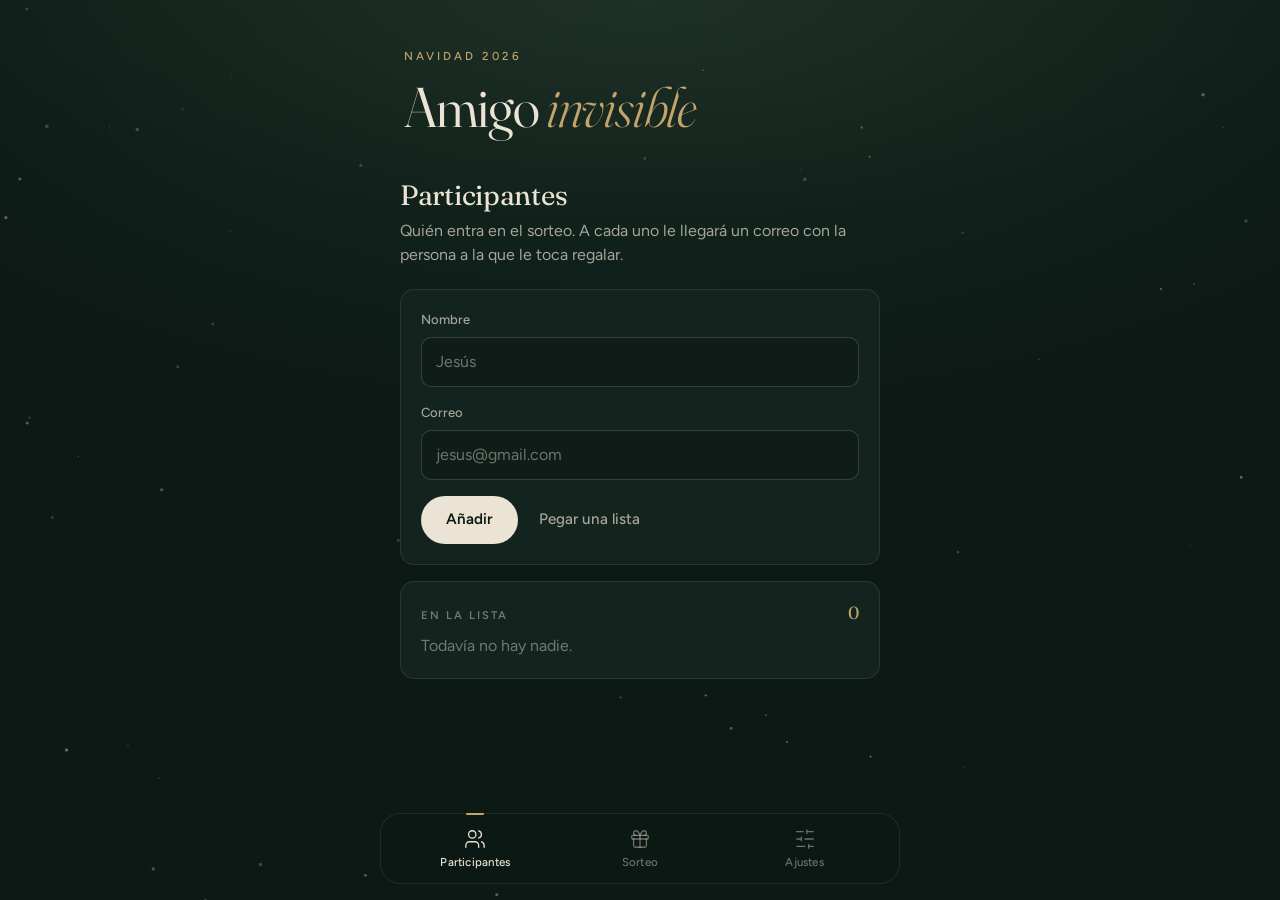
==== commit 7da0f2d8: "Añade un selector de fecha con calendario y el 24 de diciembre por defecto" ====
--- a/index.html
+++ b/index.html
@@ -30,6 +30,7 @@
     <symbol id="i-flecha" viewBox="0 0 24 24"><path d="m9 18 6-6-6-6"/></symbol>
     <symbol id="i-ojo" viewBox="0 0 24 24"><path d="M2 12s3.5-7 10-7 10 7 10 7-3.5 7-10 7S2 12 2 12Z"/><circle cx="12" cy="12" r="3"/></symbol>
     <symbol id="i-check" viewBox="0 0 24 24"><path d="M20 6 9 17l-5-5"/></symbol>
+    <symbol id="i-calendario" viewBox="0 0 24 24"><rect x="3" y="5" width="18" height="16" rx="2"/><path d="M16 3v4M8 3v4M3 10h18"/></symbol>
     <symbol id="i-estrella" viewBox="0 0 24 24"><path fill="currentColor" stroke="none" d="M12 3c.7 5.6 2.4 7.3 9 9-6.6 1.7-8.3 3.4-9 9-.7-5.6-2.4-7.3-9-9 6.6-1.7 8.3-3.4 9-9Z"/></symbol>
   </svg>
 
@@ -126,14 +127,16 @@
         <label class="campo"><span>Título</span>
           <input id="aj-titulo" maxlength="60" placeholder="Navidad">
         </label>
-        <div class="campos-par">
-          <label class="campo"><span>Presupuesto</span>
-            <input id="aj-presupuesto" maxlength="40" placeholder="20 €">
-          </label>
-          <label class="campo"><span>Fecha</span>
-            <input id="aj-fecha" maxlength="80" placeholder="24 de diciembre">
-          </label>
-        </div>
+        <label class="campo"><span>Fecha</span>
+          <span class="selector-fecha">
+            <svg class="icono" aria-hidden="true"><use href="#i-calendario"/></svg>
+            <span class="fecha-texto" id="aj-fecha-texto" aria-hidden="true"></span>
+            <input id="aj-fecha" type="date">
+          </span>
+        </label>
+        <label class="campo"><span>Presupuesto</span>
+          <input id="aj-presupuesto" maxlength="40" placeholder="20 €">
+        </label>
         <label class="campo"><span>Mensaje para todos (opcional)</span>
           <textarea id="aj-mensaje" maxlength="600" rows="3" placeholder="Lo que quieras que lean todos en el correo"></textarea>
         </label>
--- a/css/estilos.css
+++ b/css/estilos.css
@@ -201,7 +201,45 @@
 }
 select option { background: var(--fondo-2); color: var(--texto); }
 
-.campos-par { display: grid; grid-template-columns: 1fr 1fr; gap: 12px; }
+/* Fecha: el campo entero abre el calendario del sistema */
+.selector-fecha {
+  position: relative;
+  display: flex;
+  align-items: center;
+  gap: 12px;
+  min-height: 50px;
+  padding: 12px 14px;
+  background: rgba(0, 0, 0, .2);
+  border: 1px solid var(--linea-2);
+  border-radius: 10px;
+  cursor: pointer;
+  transition: border-color .2s, box-shadow .2s;
+}
+.selector-fecha:hover { border-color: var(--texto-3); }
+.selector-fecha:focus-within { border-color: var(--oro); box-shadow: 0 0 0 3px var(--oro-2); }
+.selector-fecha > .icono { color: var(--oro); }
+.fecha-texto { flex: 1; min-width: 0; }
+.fecha-texto.vacia { color: var(--texto-3); }
+.selector-fecha input[type=date] {
+  position: absolute;
+  inset: 0;
+  width: 100%;
+  height: 100%;
+  margin: 0;
+  padding: 0;
+  border: 0;
+  opacity: 0;
+  cursor: pointer;
+}
+.selector-fecha input[type=date]::-webkit-calendar-picker-indicator {
+  position: absolute;
+  inset: 0;
+  width: 100%;
+  height: 100%;
+  margin: 0;
+  padding: 0;
+  cursor: pointer;
+}
 
 .con-boton { position: relative; display: block; }
 .con-boton input { padding-right: 52px; }
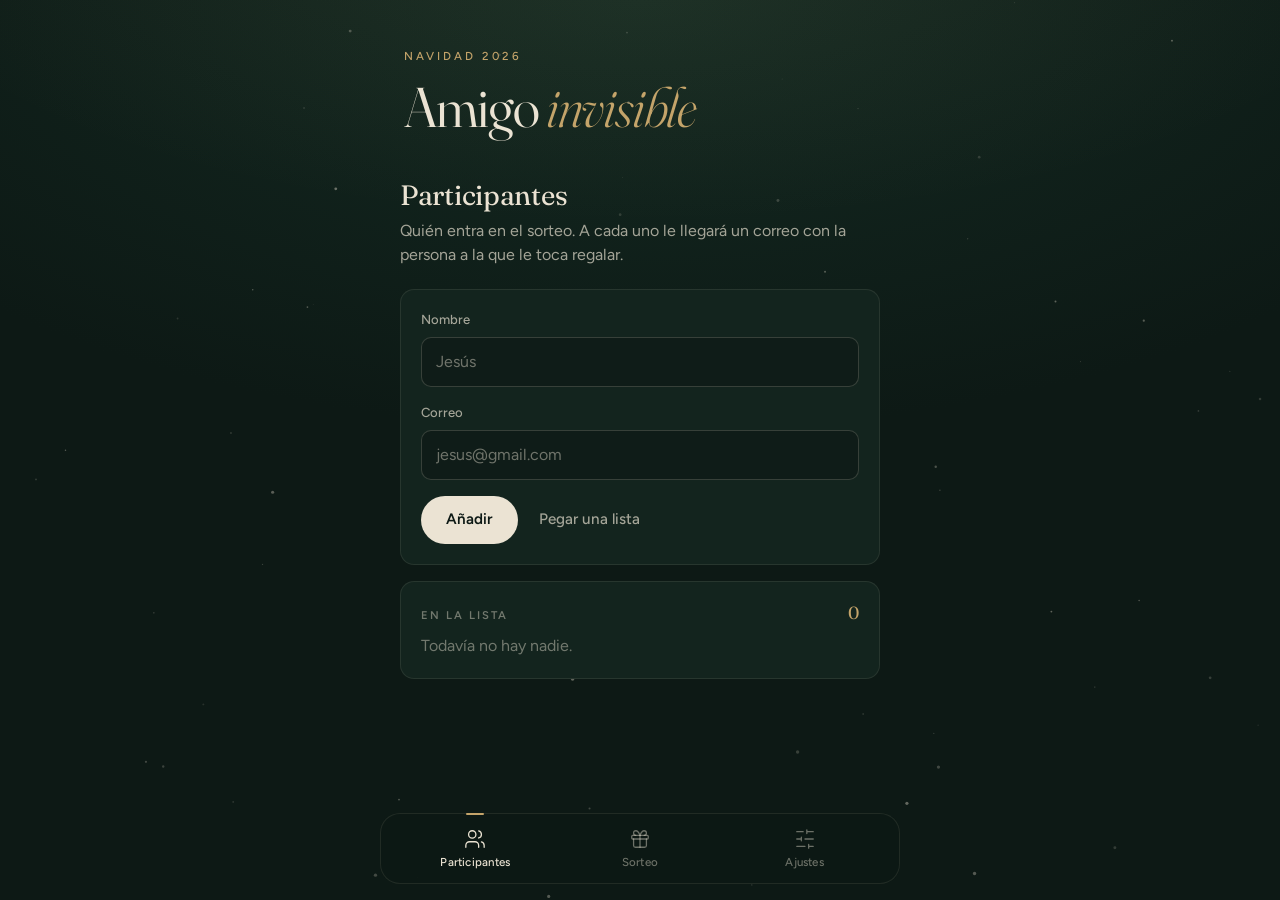
==== commit 3ddee27b: "Sustituye el selector de fecha del sistema por un calendario propio con atajos navideños" ====
--- a/index.html
+++ b/index.html
@@ -127,13 +127,13 @@
         <label class="campo"><span>Título</span>
           <input id="aj-titulo" maxlength="60" placeholder="Navidad">
         </label>
-        <label class="campo"><span>Fecha</span>
-          <span class="selector-fecha">
+        <div class="campo"><span id="t-fecha">Fecha</span>
+          <button type="button" class="selector-fecha" id="aj-fecha" aria-haspopup="dialog" aria-labelledby="t-fecha aj-fecha-texto">
             <svg class="icono" aria-hidden="true"><use href="#i-calendario"/></svg>
-            <span class="fecha-texto" id="aj-fecha-texto" aria-hidden="true"></span>
-            <input id="aj-fecha" type="date">
-          </span>
-        </label>
+            <span class="fecha-texto" id="aj-fecha-texto"></span>
+            <span class="fecha-cambiar" aria-hidden="true">Cambiar</span>
+          </button>
+        </div>
         <label class="campo"><span>Presupuesto</span>
           <input id="aj-presupuesto" maxlength="40" placeholder="20 €">
         </label>
@@ -290,6 +290,29 @@
     </div>
   </dialog>
 
+  <dialog id="dlg-fecha" class="dialogo dialogo-calendario" aria-labelledby="cal-titulo">
+    <div class="dialogo-cuerpo">
+      <div class="cal-cabecera">
+        <button type="button" class="icono-boton" id="cal-anterior" aria-label="Mes anterior">
+          <svg class="icono icono-girado" aria-hidden="true"><use href="#i-flecha"/></svg>
+        </button>
+        <h3 id="cal-titulo" aria-live="polite"></h3>
+        <button type="button" class="icono-boton" id="cal-siguiente" aria-label="Mes siguiente">
+          <svg class="icono" aria-hidden="true"><use href="#i-flecha"/></svg>
+        </button>
+      </div>
+      <div class="cal-semana" aria-hidden="true">
+        <span>L</span><span>M</span><span>X</span><span>J</span><span>V</span><span>S</span><span>D</span>
+      </div>
+      <div class="cal-dias" id="cal-dias"></div>
+      <div class="cal-atajos" id="cal-atajos" aria-label="Fechas habituales"></div>
+      <div class="cal-pie">
+        <button type="button" class="boton boton-enlace" id="cal-quitar">Sin fecha</button>
+        <button type="button" class="boton boton-secundario" data-cerrar>Cancelar</button>
+      </div>
+    </div>
+  </dialog>
+
   <div class="toast" id="toast" role="status" aria-live="polite"></div>
 
   <script src="js/config.js"></script>
--- a/css/estilos.css
+++ b/css/estilos.css
@@ -201,45 +201,31 @@
 }
 select option { background: var(--fondo-2); color: var(--texto); }
 
-/* Fecha: el campo entero abre el calendario del sistema */
+/* Fecha: botón que abre el calendario propio */
 .selector-fecha {
-  position: relative;
   display: flex;
   align-items: center;
   gap: 12px;
+  width: 100%;
   min-height: 50px;
   padding: 12px 14px;
+  font: inherit;
+  font-size: 16px;
+  text-align: left;
+  color: var(--texto);
   background: rgba(0, 0, 0, .2);
   border: 1px solid var(--linea-2);
   border-radius: 10px;
   cursor: pointer;
+  -webkit-tap-highlight-color: transparent;
   transition: border-color .2s, box-shadow .2s;
 }
 .selector-fecha:hover { border-color: var(--texto-3); }
-.selector-fecha:focus-within { border-color: var(--oro); box-shadow: 0 0 0 3px var(--oro-2); }
+.selector-fecha:focus-visible { outline: none; border-color: var(--oro); box-shadow: 0 0 0 3px var(--oro-2); }
 .selector-fecha > .icono { color: var(--oro); }
 .fecha-texto { flex: 1; min-width: 0; }
 .fecha-texto.vacia { color: var(--texto-3); }
-.selector-fecha input[type=date] {
-  position: absolute;
-  inset: 0;
-  width: 100%;
-  height: 100%;
-  margin: 0;
-  padding: 0;
-  border: 0;
-  opacity: 0;
-  cursor: pointer;
-}
-.selector-fecha input[type=date]::-webkit-calendar-picker-indicator {
-  position: absolute;
-  inset: 0;
-  width: 100%;
-  height: 100%;
-  margin: 0;
-  padding: 0;
-  cursor: pointer;
-}
+.fecha-cambiar { font-size: .82rem; color: var(--texto-3); }
 
 .con-boton { position: relative; display: block; }
 .con-boton input { padding-right: 52px; }
@@ -700,6 +686,90 @@
 
 .error-dialogo { margin: 0; color: var(--peligro); font-size: .92rem; white-space: pre-line; }
 .error-dialogo:empty { display: none; }
+
+/* ───────────────────────── Calendario ───────────────────────── */
+
+.dialogo-calendario { width: min(360px, calc(100% - 32px)); }
+.dialogo-calendario .dialogo-cuerpo { padding: 18px 16px 14px; }
+
+.cal-cabecera { display: flex; align-items: center; justify-content: space-between; gap: 8px; }
+.cal-cabecera h3 { margin: 0; font-size: 1.35rem; text-align: center; }
+.cal-cabecera .icono-boton { color: var(--texto-2); }
+.cal-cabecera .icono-boton:disabled { opacity: .25; cursor: default; background: none; }
+.icono-girado { transform: rotate(180deg); }
+
+.cal-semana, .cal-dias { display: grid; grid-template-columns: repeat(7, 1fr); }
+.cal-semana {
+  margin: 14px 0 4px;
+  font-size: .7rem;
+  font-weight: 600;
+  letter-spacing: .12em;
+  text-align: center;
+  color: var(--texto-3);
+}
+.cal-dias { gap: 2px; }
+
+.cal-dia {
+  position: relative;
+  display: grid;
+  place-items: center;
+  width: 100%;
+  aspect-ratio: 1;
+  max-height: 46px;
+  padding: 0;
+  font: inherit;
+  font-size: .95rem;
+  font-variant-numeric: tabular-nums;
+  color: var(--texto);
+  background: transparent;
+  border: 0;
+  border-radius: 50%;
+  cursor: pointer;
+  -webkit-tap-highlight-color: transparent;
+  transition: background-color .15s, color .15s;
+}
+.cal-dia:hover:not(:disabled):not([aria-pressed=true]) { background: rgba(255, 255, 255, .06); }
+.cal-dia:focus-visible { outline: 2px solid var(--oro); outline-offset: 1px; }
+.cal-dia.fuera { color: var(--texto-3); }
+.cal-dia:disabled { color: rgba(235, 227, 211, .18); cursor: default; }
+.cal-dia.hoy::after {
+  content: '';
+  position: absolute;
+  bottom: 18%;
+  width: 4px;
+  height: 4px;
+  border-radius: 50%;
+  background: var(--oro);
+}
+.cal-dia[aria-pressed=true] { font-weight: 600; color: var(--fondo); background: var(--oro); }
+.cal-dia[aria-pressed=true].hoy::after { background: var(--fondo); }
+
+.cal-atajos {
+  display: grid;
+  grid-template-columns: 1fr 1fr;
+  gap: 6px;
+  margin: 14px 0 0;
+  padding-top: 14px;
+  border-top: 1px solid var(--linea);
+}
+.cal-atajo {
+  padding: 7px 12px;
+  font: inherit;
+  font-size: .82rem;
+  color: var(--texto-2);
+  background: transparent;
+  border: 1px solid var(--linea-2);
+  border-radius: 999px;
+  cursor: pointer;
+  transition: border-color .2s, color .2s;
+}
+.cal-atajo:hover { color: var(--texto); border-color: var(--texto-3); }
+.cal-atajo:focus-visible { outline: 2px solid var(--oro); outline-offset: 2px; }
+.cal-atajo[aria-pressed=true] { color: var(--oro); border-color: var(--oro); }
+
+.cal-pie { display: flex; justify-content: space-between; align-items: center; margin-top: 12px; }
+.cal-pie .boton { min-height: 42px; }
+.cal-pie .boton-enlace { padding-left: 4px; }
 
 .previa {
   display: block;
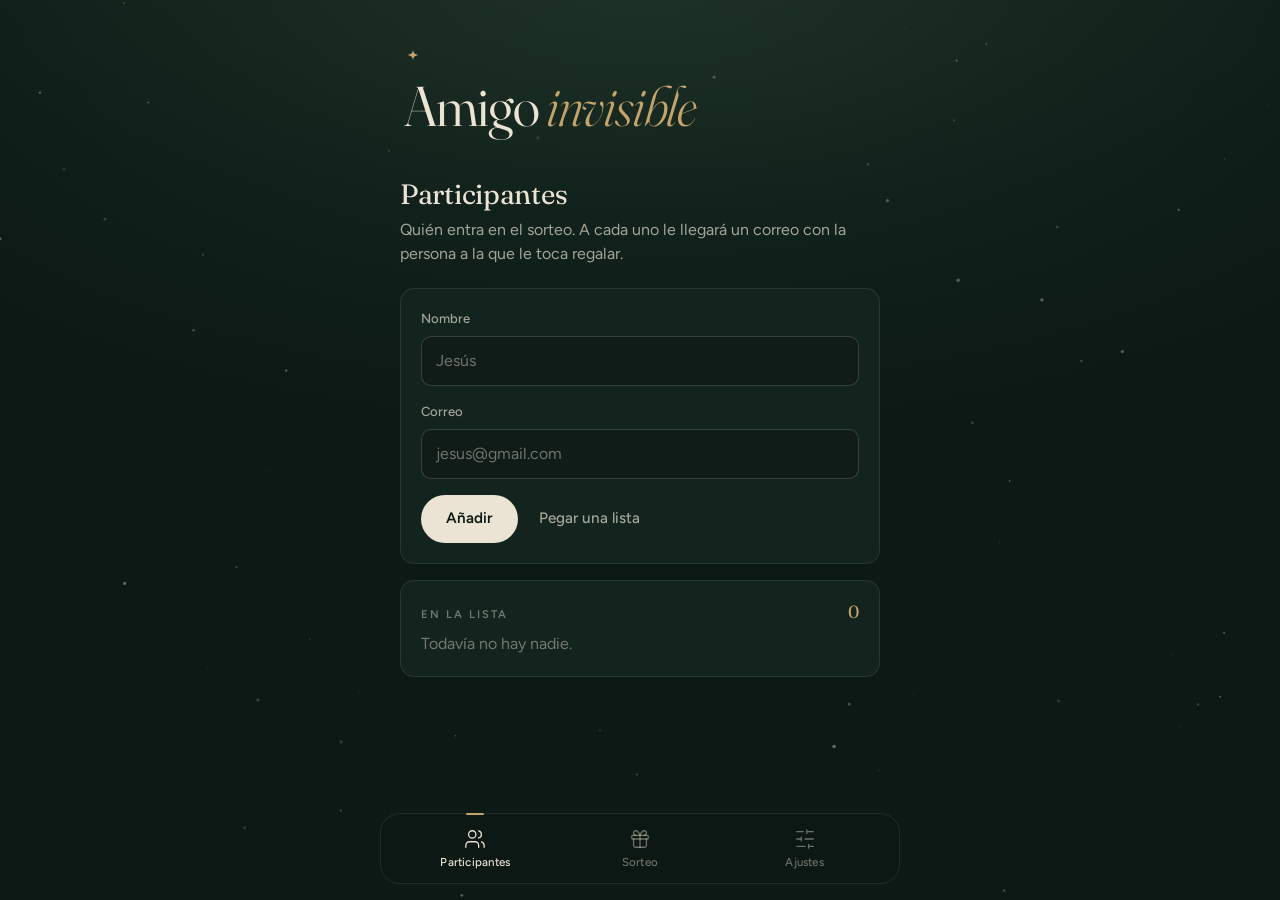
==== commit e353226c: "Añade el lugar con enlace a Google Maps, actualiza solos el título y la fecha y simplifica el texto " ====
--- a/index.html
+++ b/index.html
@@ -30,6 +30,7 @@
     <symbol id="i-flecha" viewBox="0 0 24 24"><path d="m9 18 6-6-6-6"/></symbol>
     <symbol id="i-ojo" viewBox="0 0 24 24"><path d="M2 12s3.5-7 10-7 10 7 10 7-3.5 7-10 7S2 12 2 12Z"/><circle cx="12" cy="12" r="3"/></symbol>
     <symbol id="i-check" viewBox="0 0 24 24"><path d="M20 6 9 17l-5-5"/></symbol>
+    <symbol id="i-mapa" viewBox="0 0 24 24"><path d="M20 10c0 6-8 12-8 12s-8-6-8-12a8 8 0 0 1 16 0Z"/><circle cx="12" cy="10" r="3"/></symbol>
     <symbol id="i-calendario" viewBox="0 0 24 24"><rect x="3" y="5" width="18" height="16" rx="2"/><path d="M16 3v4M8 3v4M3 10h18"/></symbol>
     <symbol id="i-estrella" viewBox="0 0 24 24"><path fill="currentColor" stroke="none" d="M12 3c.7 5.6 2.4 7.3 9 9-6.6 1.7-8.3 3.4-9 9-.7-5.6-2.4-7.3-9-9 6.6-1.7 8.3-3.4 9-9Z"/></symbol>
   </svg>
@@ -37,7 +38,7 @@
   <canvas id="nieve" aria-hidden="true"></canvas>
 
   <header class="cabecera">
-    <p class="antetitulo" id="antetitulo">Navidad</p>
+    <svg class="icono ornamento" aria-hidden="true"><use href="#i-estrella"/></svg>
     <h1 class="titulo">Amigo <em>invisible</em></h1>
   </header>
 
@@ -125,7 +126,8 @@
       <div class="panel">
         <h3 class="etiqueta">El evento</h3>
         <label class="campo"><span>Título</span>
-          <input id="aj-titulo" maxlength="60" placeholder="Navidad">
+          <input id="aj-titulo" maxlength="60" aria-describedby="aj-titulo-ayuda">
+          <small class="ayuda" id="aj-titulo-ayuda"></small>
         </label>
         <div class="campo"><span id="t-fecha">Fecha</span>
           <button type="button" class="selector-fecha" id="aj-fecha" aria-haspopup="dialog" aria-labelledby="t-fecha aj-fecha-texto">
@@ -134,11 +136,31 @@
             <span class="fecha-cambiar" aria-hidden="true">Cambiar</span>
           </button>
         </div>
+        <div class="campo"><span id="t-lugar">Lugar</span>
+          <div class="segmentado segmentado-3" role="radiogroup" aria-labelledby="t-lugar">
+            <label><input type="radio" name="lugar-modo" value="ninguno"><span>No mostrar</span></label>
+            <label><input type="radio" name="lugar-modo" value="pendiente"><span>Por definir</span></label>
+            <label><input type="radio" name="lugar-modo" value="direccion"><span>Dirección</span></label>
+          </div>
+          <small class="ayuda" id="lugar-ayuda"></small>
+        </div>
+        <div class="lugar-detalle" id="lugar-detalle" hidden>
+          <label class="campo"><span>Nombre del sitio (opcional)</span>
+            <input id="aj-lugar-nombre" maxlength="60" placeholder="Casa de Ana" autocapitalize="sentences">
+          </label>
+          <label class="campo"><span>Calle</span>
+            <input id="aj-lugar-direccion" maxlength="120" placeholder="c/ Cerro del Fresno, 15, Madrid" autocomplete="street-address" aria-describedby="lugar-ayuda-calle">
+            <small class="ayuda" id="lugar-ayuda-calle">Pon también la ciudad para que Google Maps la encuentre a la primera.</small>
+          </label>
+          <a class="enlace-mapa" id="aj-lugar-mapa" target="_blank" rel="noopener" hidden>
+            <svg class="icono" aria-hidden="true"><use href="#i-mapa"/></svg>Comprobar en Google Maps
+          </a>
+        </div>
         <label class="campo"><span>Presupuesto</span>
           <input id="aj-presupuesto" maxlength="40" placeholder="20 €">
         </label>
         <label class="campo"><span>Mensaje para todos (opcional)</span>
-          <textarea id="aj-mensaje" maxlength="600" rows="3" placeholder="Lo que quieras que lean todos en el correo"></textarea>
+          <textarea id="aj-mensaje" maxlength="600" rows="4" placeholder="Sale al final del correo tal cual lo escribas. Deja una línea en blanco para separar párrafos."></textarea>
         </label>
         <button class="boton boton-secundario boton-ancho" id="btn-vista-previa" type="button">Ver cómo queda el correo</button>
       </div>
--- a/css/estilos.css
+++ b/css/estilos.css
@@ -79,12 +79,11 @@
   padding: calc(48px + env(safe-area-inset-top)) 24px 4px;
 }
 
-.antetitulo {
-  margin: 0 0 14px;
-  font-size: .72rem;
-  font-weight: 500;
-  letter-spacing: .26em;
-  text-transform: uppercase;
+.ornamento {
+  display: block;
+  width: 14px;
+  height: 14px;
+  margin: 0 0 16px 2px;
   color: var(--oro);
 }
 
@@ -155,6 +154,30 @@
 
 .nota { margin: 0 0 16px; color: var(--texto-2); font-size: .92rem; }
 .nota-modo { margin: 12px 2px 0; min-height: 3em; }
+
+/* Lugar */
+.segmentado.segmentado-3 { grid-template-columns: repeat(3, 1fr); }
+.segmentado.segmentado-3 span { padding: 10px 4px; font-size: .86rem; }
+.lugar-detalle {
+  margin: -4px 0 16px;
+  padding: 16px 16px 4px;
+  border: 1px solid var(--linea);
+  border-radius: 12px;
+}
+.enlace-mapa {
+  display: inline-flex;
+  align-items: center;
+  gap: 8px;
+  margin: -4px 0 14px;
+  font-size: .9rem;
+  font-weight: 500;
+  color: var(--oro);
+  text-decoration: underline;
+  text-decoration-color: var(--oro-2);
+  text-underline-offset: 4px;
+}
+.enlace-mapa:hover { text-decoration-color: var(--oro); }
+.enlace-mapa:focus-visible { outline: 2px solid var(--oro); outline-offset: 3px; border-radius: 4px; }
 
 /* ───────────────────────── Formularios ───────────────────────── */
 
@@ -184,6 +207,8 @@
 }
 
 textarea { resize: vertical; min-height: 88px; }
+
+.ayuda { display: block; margin-top: 7px; font-size: .82rem; color: var(--texto-3); }
 
 input:focus, select:focus, textarea:focus {
   border-color: var(--oro);
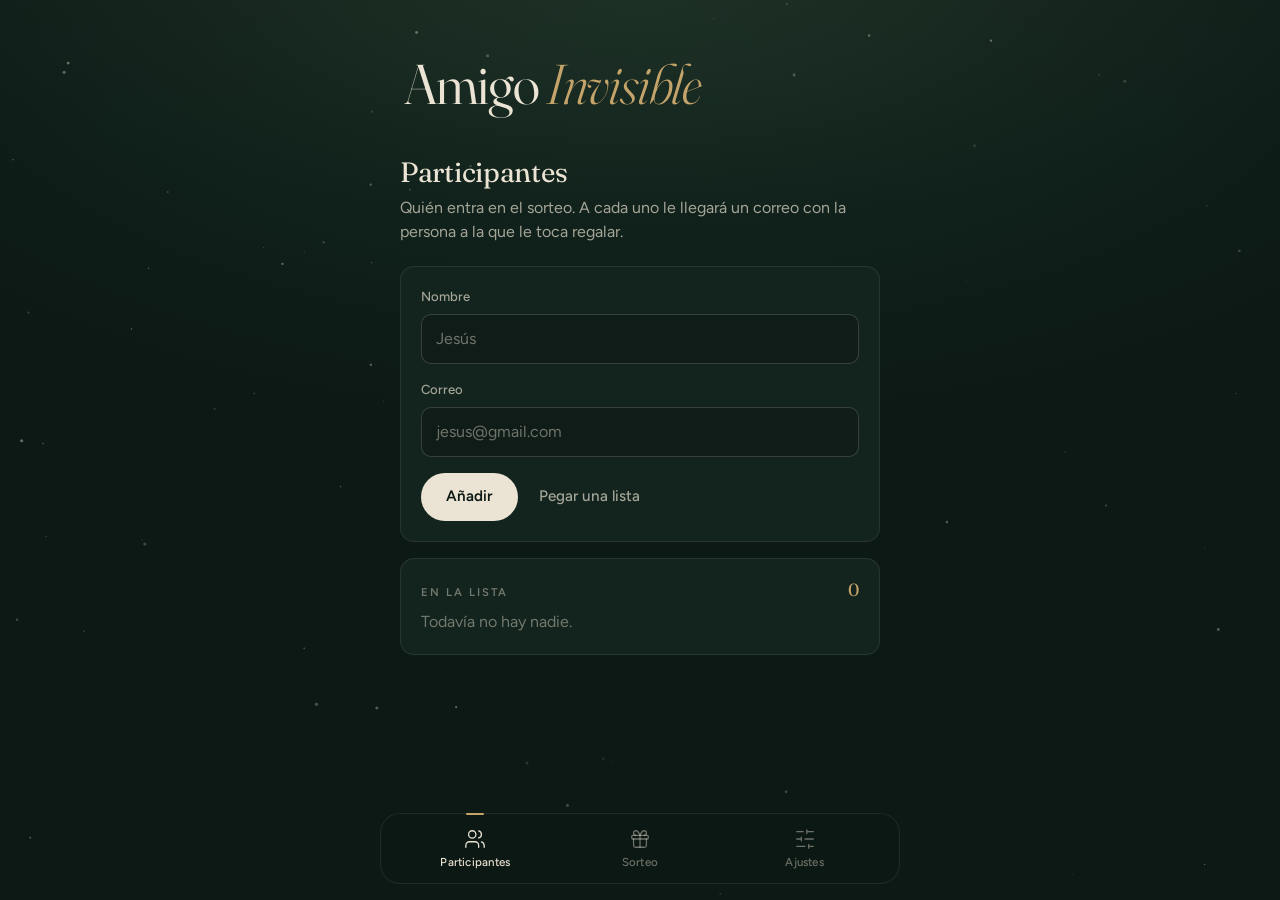
==== commit c3b31d4d: "Añade modo oscuro al correo, ordena fecha antes que presupuesto y renombra la app a Amigo Invisible " ====
--- a/index.html
+++ b/index.html
@@ -3,7 +3,7 @@
 <head>
   <meta charset="utf-8">
   <meta name="viewport" content="width=device-width, initial-scale=1, viewport-fit=cover">
-  <title>Amigo invisible</title>
+  <title>Amigo Invisible</title>
   <meta name="description" content="Sorteo del amigo invisible: a cada persona le llega un correo con la persona a la que tiene que regalar.">
   <meta name="theme-color" content="#0d1915">
   <link rel="manifest" href="manifest.webmanifest">
@@ -12,7 +12,7 @@
   <meta name="mobile-web-app-capable" content="yes">
   <meta name="apple-mobile-web-app-capable" content="yes">
   <meta name="apple-mobile-web-app-status-bar-style" content="black-translucent">
-  <meta name="apple-mobile-web-app-title" content="Amigo invisible">
+  <meta name="apple-mobile-web-app-title" content="Amigo Invisible">
   <link rel="preconnect" href="https://fonts.googleapis.com">
   <link rel="preconnect" href="https://fonts.gstatic.com" crossorigin>
   <link href="https://fonts.googleapis.com/css2?family=Fraunces:ital,opsz,wght@0,9..144,300..600;1,9..144,300..600&family=Figtree:wght@400;500;600&display=swap" rel="stylesheet">
@@ -38,8 +38,7 @@
   <canvas id="nieve" aria-hidden="true"></canvas>
 
   <header class="cabecera">
-    <svg class="icono ornamento" aria-hidden="true"><use href="#i-estrella"/></svg>
-    <h1 class="titulo">Amigo <em>invisible</em></h1>
+    <h1 class="titulo">Amigo <em>Invisible</em></h1>
   </header>
 
   <main>
@@ -292,7 +291,18 @@
           <select id="ex-b" aria-label="Segunda persona"></select>
           <button class="boton boton-secundario" type="submit">Añadir exclusión</button>
         </form>
+        <p class="error-dialogo" id="ex-error" role="alert"></p>
         <ul class="lista lista-exclusiones" id="lista-exclusiones" aria-label="Exclusiones"></ul>
+
+        <p class="etiqueta">Asignaciones fijas</p>
+        <p class="nota">Para que a alguien le toque sí o sí una persona concreta. Al resto se le sortea como siempre.</p>
+        <form id="form-fija" class="form-exclusion" novalidate>
+          <select id="fi-a" aria-label="Quién regala"></select>
+          <select id="fi-b" aria-label="A quién le regala"></select>
+          <button class="boton boton-secundario" type="submit">Fijar</button>
+        </form>
+        <p class="error-dialogo" id="fi-error" role="alert"></p>
+        <ul class="lista lista-exclusiones" id="lista-fijas" aria-label="Asignaciones fijas"></ul>
 
         <label class="interruptor">
           <input type="checkbox" id="org-reciprocos">
--- a/css/estilos.css
+++ b/css/estilos.css
@@ -1,4 +1,4 @@
-/* ───────────────────────── Amigo invisible · estilos ───────────────────────── */
+/* ───────────────────────── Amigo Invisible · estilos ───────────────────────── */
 
 :root {
   --fondo: #0d1915;
@@ -76,15 +76,7 @@
   z-index: 1;
   max-width: 520px;
   margin: 0 auto;
-  padding: calc(48px + env(safe-area-inset-top)) 24px 4px;
-}
-
-.ornamento {
-  display: block;
-  width: 14px;
-  height: 14px;
-  margin: 0 0 16px 2px;
-  color: var(--oro);
+  padding: calc(56px + env(safe-area-inset-top)) 24px 4px;
 }
 
 .titulo {
@@ -276,6 +268,7 @@
   margin-bottom: 8px;
 }
 .form-exclusion .boton { grid-column: 1 / -1; }
+.form-exclusion + .error-dialogo { margin: 4px 0 8px; }
 
 /* ───────────────────────── Botones ───────────────────────── */
 
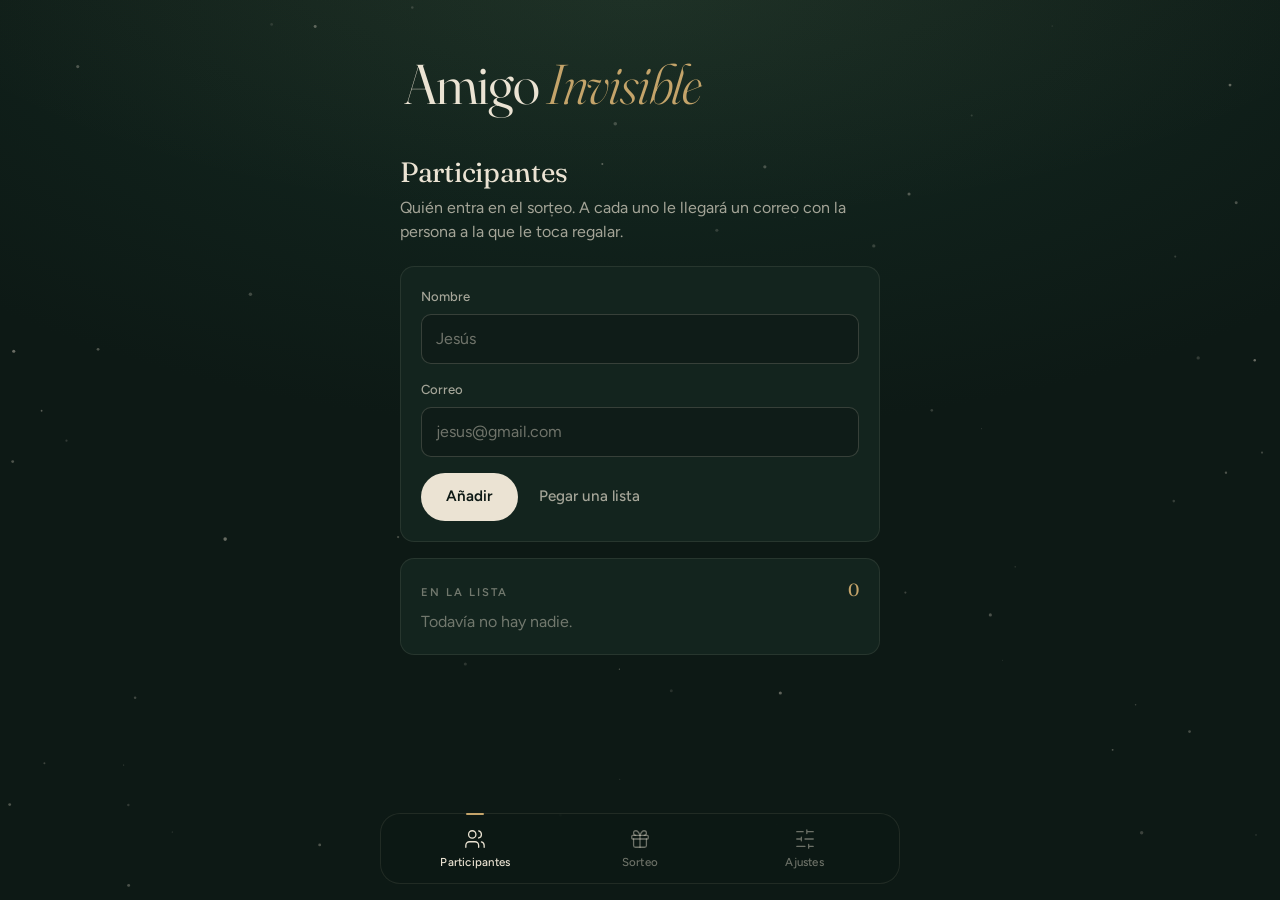
==== commit 930ffbc0: "Conserva la versión de la lista subida, mejora el contraste de las etiquetas del correo, precisa la " ====
--- a/index.html
+++ b/index.html
@@ -135,11 +135,14 @@
             <span class="fecha-cambiar" aria-hidden="true">Cambiar</span>
           </button>
         </div>
+        <label class="campo"><span>Presupuesto</span>
+          <input id="aj-presupuesto" maxlength="40" placeholder="20 €">
+        </label>
         <div class="campo"><span id="t-lugar">Lugar</span>
           <div class="segmentado segmentado-3" role="radiogroup" aria-labelledby="t-lugar">
+            <label><input type="radio" name="lugar-modo" value="direccion"><span>Dirección</span></label>
+            <label><input type="radio" name="lugar-modo" value="pendiente"><span>Por definir</span></label>
             <label><input type="radio" name="lugar-modo" value="ninguno"><span>No mostrar</span></label>
-            <label><input type="radio" name="lugar-modo" value="pendiente"><span>Por definir</span></label>
-            <label><input type="radio" name="lugar-modo" value="direccion"><span>Dirección</span></label>
           </div>
           <small class="ayuda" id="lugar-ayuda"></small>
         </div>
@@ -155,13 +158,12 @@
             <svg class="icono" aria-hidden="true"><use href="#i-mapa"/></svg>Comprobar en Google Maps
           </a>
         </div>
-        <label class="campo"><span>Presupuesto</span>
-          <input id="aj-presupuesto" maxlength="40" placeholder="20 €">
-        </label>
         <label class="campo"><span>Mensaje para todos (opcional)</span>
-          <textarea id="aj-mensaje" maxlength="600" rows="4" placeholder="Sale al final del correo tal cual lo escribas. Deja una línea en blanco para separar párrafos."></textarea>
-        </label>
-        <button class="boton boton-secundario boton-ancho" id="btn-vista-previa" type="button">Ver cómo queda el correo</button>
+          <textarea id="aj-mensaje" maxlength="600" rows="4" placeholder="Sale en el correo justo después del saludo, tal cual lo escribas. Deja una línea en blanco para separar párrafos."></textarea>
+        </label>
+        <button class="boton boton-destacado boton-ancho" id="btn-vista-previa" type="button">
+          <svg class="icono" aria-hidden="true"><use href="#i-ojo"/></svg>Ver cómo queda el correo
+        </button>
       </div>
 
       <div class="panel">
--- a/css/estilos.css
+++ b/css/estilos.css
@@ -297,6 +297,11 @@
 
 .boton-secundario { color: var(--texto); background: transparent; border-color: var(--linea-2); }
 .boton-secundario:hover:not(:disabled) { border-color: var(--texto-3); background: rgba(255, 255, 255, .03); }
+
+/* Entre el primario y el secundario: dorado, para lo que conviene no pasar por alto. */
+.boton-destacado { color: var(--oro); background: var(--oro-2); border-color: rgba(196, 164, 106, .55); }
+.boton-destacado:hover:not(:disabled) { background: rgba(196, 164, 106, .24); border-color: var(--oro); }
+.boton-destacado .icono { width: 20px; height: 20px; }
 
 .boton-enlace {
   min-height: 44px;
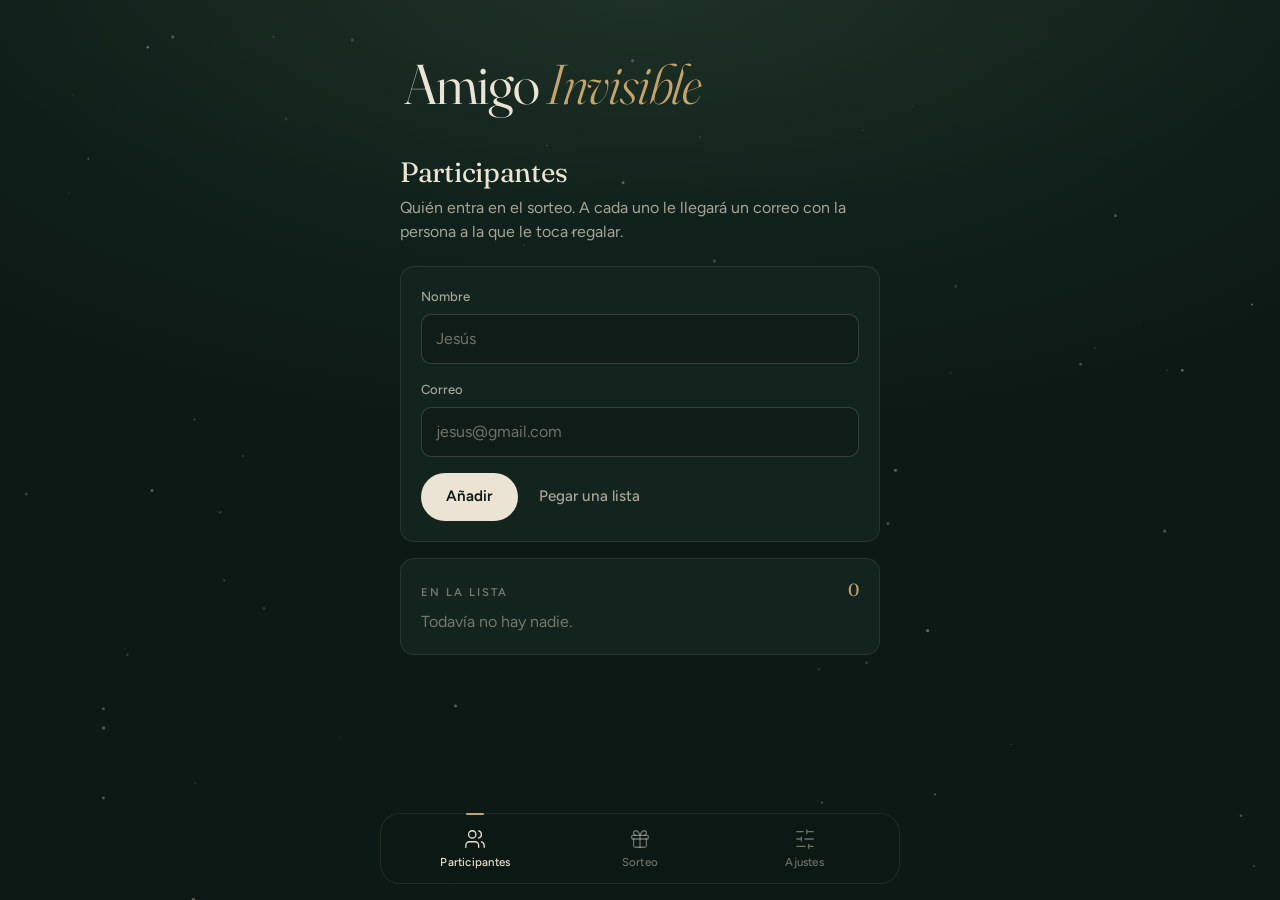
==== commit 215f06eb: "Añade un rasca y gana para descubrir el amigo invisible desde el correo, con el nombre de respaldo a" ====
--- a/index.html
+++ b/index.html
@@ -257,7 +257,7 @@
     <div class="dialogo-cuerpo">
       <h3>Así llega el correo</h3>
       <p class="nota" id="previa-asunto"></p>
-      <iframe id="previa-iframe" class="previa" title="Vista previa del correo" sandbox=""></iframe>
+      <iframe id="previa-iframe" class="previa" title="Vista previa del correo" sandbox="allow-popups allow-popups-to-escape-sandbox"></iframe>
       <div class="botones">
         <button type="button" class="boton boton-primario" data-cerrar>Cerrar</button>
       </div>
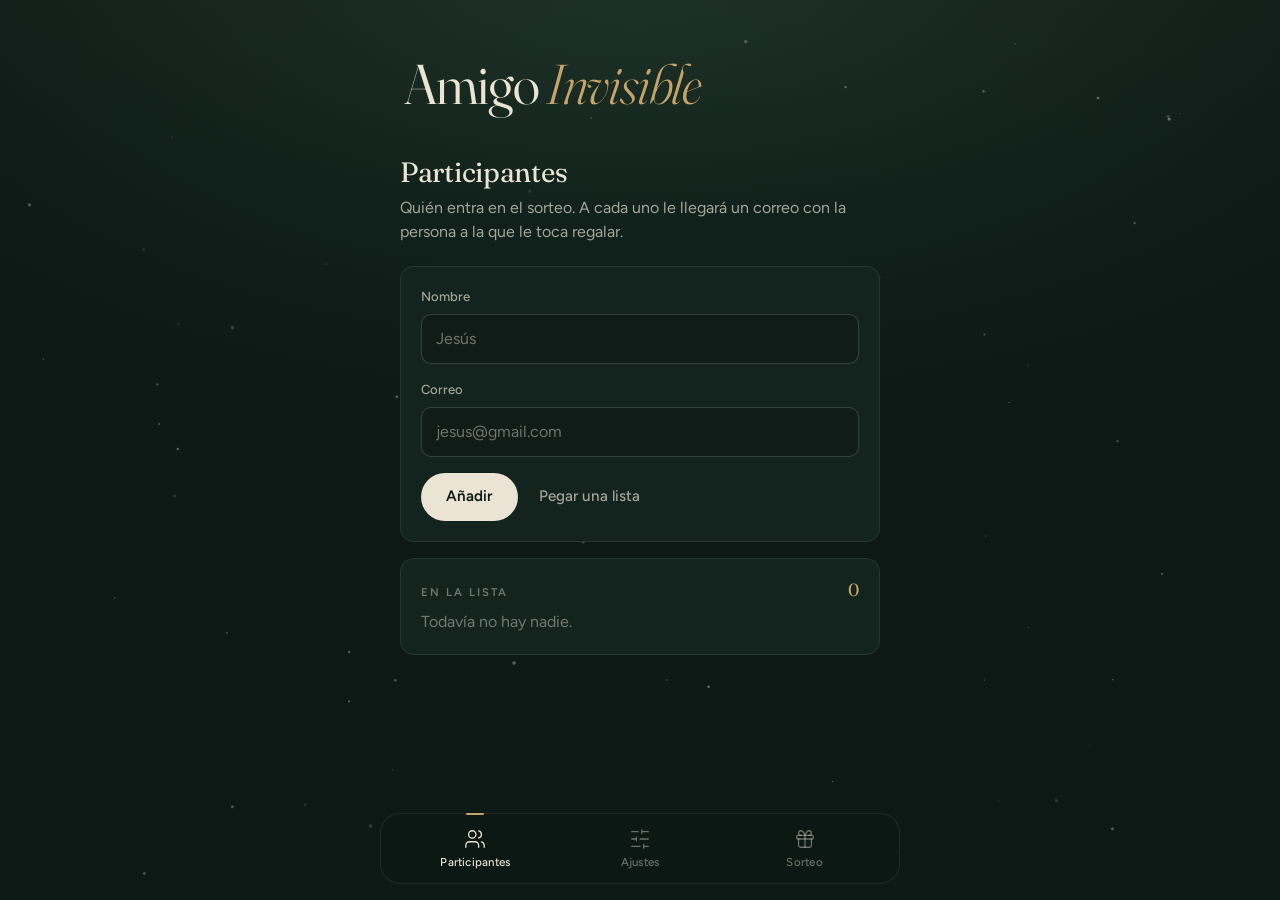
==== commit 8216596e: "Ordena la barra de la app como participantes, ajustes y sorteo" ====
--- a/index.html
+++ b/index.html
@@ -207,11 +207,11 @@
     <button type="button" data-vista="participantes" class="activa" aria-current="page">
       <svg class="icono" aria-hidden="true"><use href="#i-personas"/></svg><span>Participantes</span>
     </button>
+    <button type="button" data-vista="ajustes">
+      <svg class="icono" aria-hidden="true"><use href="#i-ajustes"/></svg><span>Ajustes</span>
+    </button>
     <button type="button" data-vista="sorteo">
       <svg class="icono" aria-hidden="true"><use href="#i-regalo"/></svg><span>Sorteo</span>
-    </button>
-    <button type="button" data-vista="ajustes">
-      <svg class="icono" aria-hidden="true"><use href="#i-ajustes"/></svg><span>Ajustes</span>
     </button>
   </nav>
 
